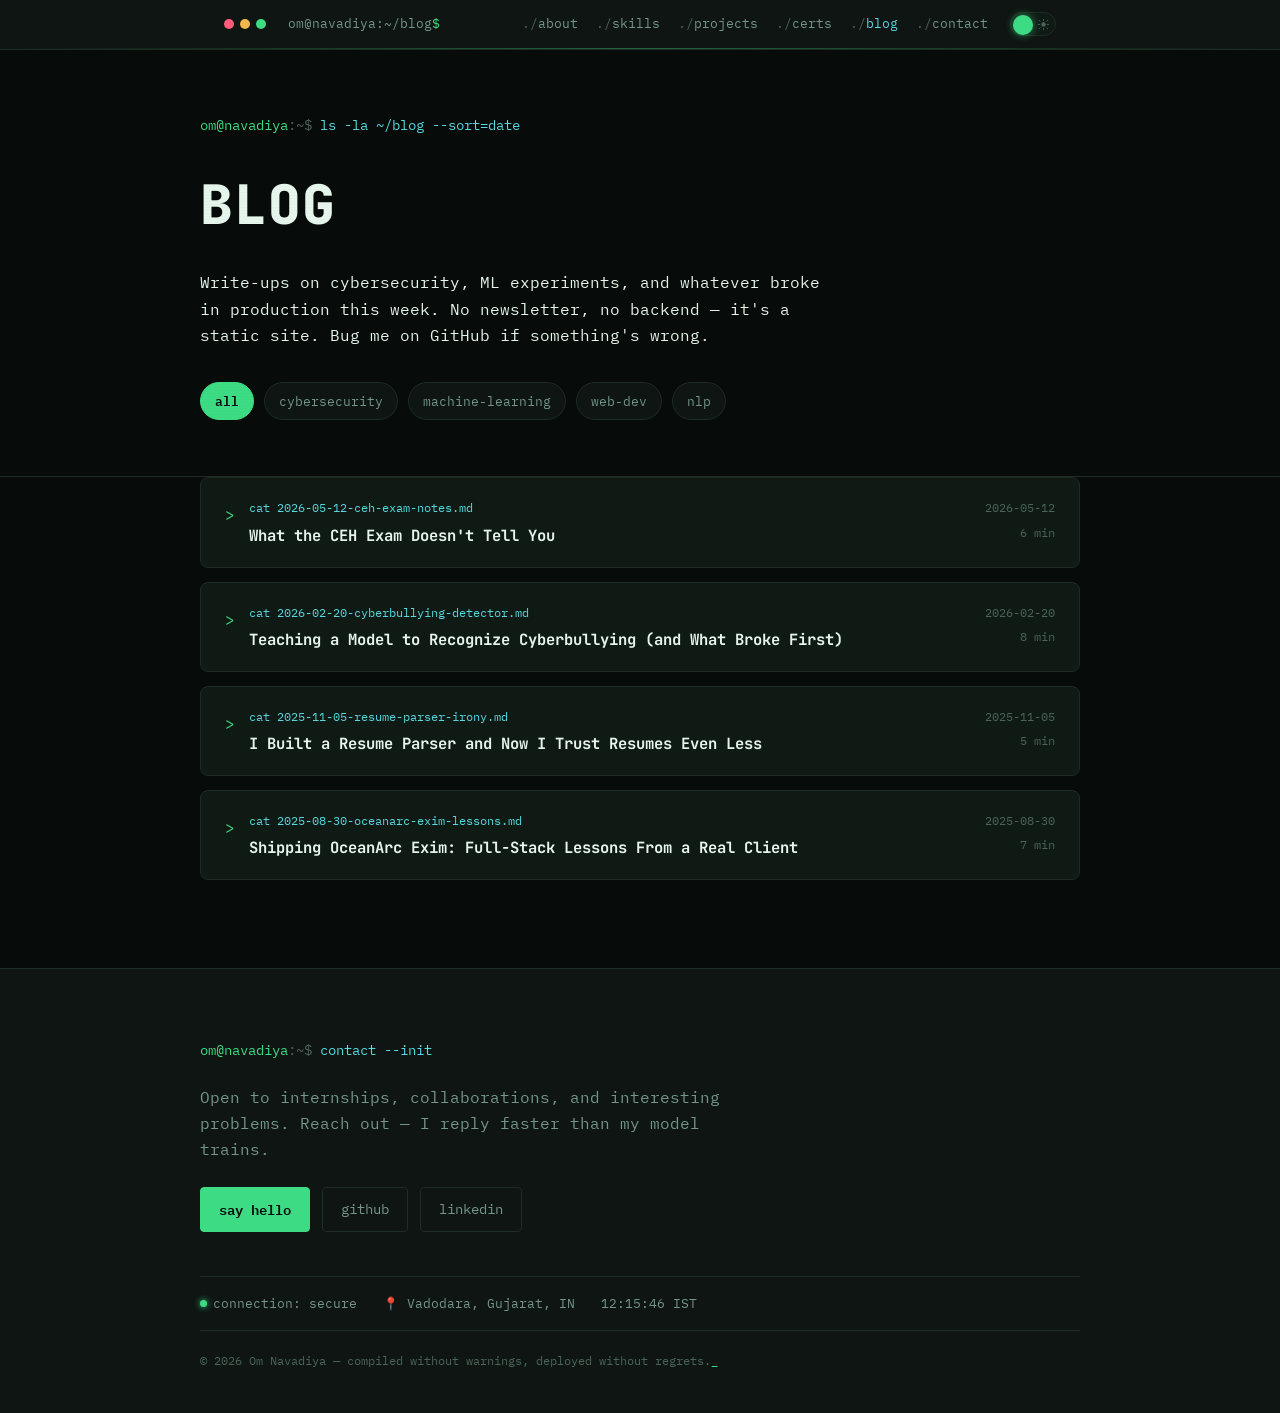
==== blog.html @ 26f46177 "Add files via upload" ====
<!DOCTYPE html>
<html lang="en" data-theme="dark">
<head>
<meta charset="UTF-8">
<meta name="viewport" content="width=device-width, initial-scale=1.0">
<title>blog - Om Navadiya</title>
<meta name="description" content="Notes on cybersecurity, machine learning, and full-stack builds — Om Navadiya.">
<meta name="author" content="Om Navadiya">

<meta property="og:title" content="blog - Om Navadiya">
<meta property="og:description" content="Notes on cybersecurity, machine learning, and full-stack builds.">
<meta property="og:type" content="website">
<meta property="og:url" content="https://omnavadiya.me/blog.html">

<link rel="icon" type="image/svg+xml" href="favicon.svg">
<link rel="preconnect" href="https://fonts.googleapis.com">
<link rel="preconnect" href="https://fonts.gstatic.com" crossorigin>
<link href="https://fonts.googleapis.com/css2?family=JetBrains+Mono:wght@400;500;700;800&family=IBM+Plex+Mono:wght@400;500;600&display=swap" rel="stylesheet">

<link rel="stylesheet" href="style.css">
</head>
<body>

<!--
  Starter content notice (not shown to visitors):
  The four posts below are placeholders so the page isn't empty on day one.
  Replace the title/date/tags/body of each <details class="post"> with your
  own writing, or duplicate the block to add a new post. Newest should stay
  on top. See README.md for more on adding posts.
-->

<div id="theme-veil" aria-hidden="true"></div>
<div id="theme-toast" class="theme-toast" aria-live="polite"></div>

<!-- ============ TERMINAL TITLEBAR ============ -->
<header class="titlebar">
  <div class="titlebar-inner">
    <div class="tl-dots" aria-hidden="true">
      <span class="dot dot-a"></span>
      <span class="dot dot-b"></span>
      <span class="dot dot-c"></span>
    </div>
    <a class="tl-path" href="index.html">om@navadiya<span class="tl-colon">:</span><span class="tl-tilde">~/blog</span><span class="tl-dollar">$</span></a>

    <nav class="tl-nav" aria-label="Section navigation">
      <a href="index.html#about">about</a>
      <a href="index.html#skills">skills</a>
      <a href="index.html#projects">projects</a>
      <a href="index.html#certs">certs</a>
      <a href="blog.html" aria-current="page" class="tl-active">blog</a>
      <a href="index.html#contact">contact</a>
    </nav>

    <button id="theme-toggle" class="theme-toggle" type="button" role="switch" aria-checked="true" aria-label="Toggle light and dark mode">
      <span class="toggle-track">
        <span class="toggle-icon toggle-icon-moon">
          <svg viewBox="0 0 24 24" width="13" height="13"><path fill="currentColor" d="M20.5 14.5A8.5 8.5 0 0 1 9.5 3.5 9 9 0 1 0 20.5 14.5Z"/></svg>
        </span>
        <span class="toggle-icon toggle-icon-sun">
          <svg viewBox="0 0 24 24" width="13" height="13"><circle cx="12" cy="12" r="4.2" fill="currentColor"/><g stroke="currentColor" stroke-width="1.6" stroke-linecap="round"><path d="M12 2.5v2.4M12 19.1v2.4M4.2 4.2l1.7 1.7M18.1 18.1l1.7 1.7M2.5 12h2.4M19.1 12h2.4M4.2 19.8l1.7-1.7M18.1 5.9l1.7-1.7"/></g></svg>
        </span>
        <span class="toggle-knob"></span>
      </span>
    </button>
  </div>
  <div class="titlebar-scanline" aria-hidden="true"></div>
</header>

<main>

  <!-- ============ BLOG HERO ============ -->
  <section class="section blog-hero">
    <div class="section-inner">
      <p class="prompt-line reveal">
        <span class="prompt-user">om@navadiya</span><span class="prompt-sep">:~$</span>
        <span class="prompt-cmd">ls -la ~/blog --sort=date</span>
      </p>
      <h1 class="blog-title reveal">BLOG</h1>
      <p class="hero-blurb reveal">
        Write-ups on cybersecurity, ML experiments, and whatever broke in production this week.
        No newsletter, no backend — it's a static site. Bug me on GitHub if something's wrong.
      </p>

      <div class="tag-filter reveal" id="tag-filter" role="group" aria-label="Filter posts by topic">
        <button class="filter-btn is-active" data-filter="all" type="button">all</button>
        <button class="filter-btn" data-filter="cybersecurity" type="button">cybersecurity</button>
        <button class="filter-btn" data-filter="machine-learning" type="button">machine-learning</button>
        <button class="filter-btn" data-filter="web-dev" type="button">web-dev</button>
        <button class="filter-btn" data-filter="nlp" type="button">nlp</button>
      </div>
    </div>
  </section>

  <!-- ============ POST LIST ============ -->
  <section class="section posts-section" id="posts">
    <div class="section-inner">

      <div class="post-list" id="post-list">

        <details class="post" data-tags="cybersecurity certifications">
          <summary class="post-summary">
            <span class="post-chevron" aria-hidden="true">&gt;</span>
            <span class="post-summary-main">
              <span class="post-cmd">cat 2026-05-12-ceh-exam-notes.md</span>
              <span class="post-title">What the CEH Exam Doesn't Tell You</span>
            </span>
            <span class="post-meta">
              <span class="post-date">2026-05-12</span>
              <span class="post-read">6 min</span>
            </span>
          </summary>
          <div class="post-body">
            <p>
              I walked into the Certified Ethical Hacker exam expecting something close to a live
              CTF — ports to scan, shells to pop. It's closer to a very long, very dry vocabulary
              test with occasional scenario questions. That mismatch cost me more prep time than
              any actual topic did.
            </p>
            <p>
              What actually mattered: knowing the exact phase names (reconnaissance, scanning,
              gaining access, maintaining access, covering tracks) cold, being able to match tools
              to phases without hesitating, and treating the practice exams as the real syllabus —
              the official courseware wanders, the question bank doesn't.
            </p>
            <p>
              The certificate itself doesn't make you dangerous. It makes you legible to people who
              hire for security roles, which turns out to matter more than I expected going in.
            </p>
            <div class="post-tags">
              <span class="tag">cybersecurity</span><span class="tag">certifications</span><span class="tag">cisco</span>
            </div>
          </div>
        </details>

        <details class="post" data-tags="machine-learning nlp">
          <summary class="post-summary">
            <span class="post-chevron" aria-hidden="true">&gt;</span>
            <span class="post-summary-main">
              <span class="post-cmd">cat 2026-02-20-cyberbullying-detector.md</span>
              <span class="post-title">Teaching a Model to Recognize Cyberbullying (and What Broke First)</span>
            </span>
            <span class="post-meta">
              <span class="post-date">2026-02-20</span>
              <span class="post-read">8 min</span>
            </span>
          </summary>
          <div class="post-body">
            <p>
              The pitch for this project was simple: flag abusive content before a human has to see
              it. The preprocessing was where all the actual difficulty lived. Hashtags and mentions
              carry meaning that naive tokenization destroys — strip them wrong and the model loses
              the exact signal you wanted it to learn from.
            </p>
            <p>
              Sarcasm and reclaimed slurs broke the first version badly. A sentiment layer helped
              more than I expected, not because sentiment alone predicts abuse, but because it gave
              the classifier a second, differently-biased signal to reconcile against the raw text
              features.
            </p>
            <p>
              The uncomfortable lesson: precision and recall pull against each other in exactly the
              cases that matter most — a model that's too aggressive silences real conversation, one
              that's too lenient defeats the point of building it at all.
            </p>
            <div class="post-tags">
              <span class="tag">machine-learning</span><span class="tag">nlp</span><span class="tag">tensorflow</span>
            </div>
          </div>
        </details>

        <details class="post" data-tags="nlp web-dev">
          <summary class="post-summary">
            <span class="post-chevron" aria-hidden="true">&gt;</span>
            <span class="post-summary-main">
              <span class="post-cmd">cat 2025-11-05-resume-parser-irony.md</span>
              <span class="post-title">I Built a Resume Parser and Now I Trust Resumes Even Less</span>
            </span>
            <span class="post-meta">
              <span class="post-date">2025-11-05</span>
              <span class="post-read">5 min</span>
            </span>
          </summary>
          <div class="post-body">
            <p>
              Building an entity extractor for resumes means staring at hundreds of them in a row,
              and after enough repetitions the formatting patterns start to feel less like
              self-presentation and more like a genre with its own tropes — "spearheaded," "synergy,"
              a skills section that's really a keyword-stuffing exercise for whatever ATS is reading it.
            </p>
            <p>
              The technical side was its own puzzle: PDFs don't preserve document structure the way
              you'd hope, so "which line is the job title vs. the company name" ends up depending on
              layout heuristics almost as much as the actual NLP model.
            </p>
            <p>
              Somewhere in that pile of PDFs I made peace with my own resume being a rough draft of
              who I'm becoming, not a deposition. The parser doesn't judge. Mostly.
            </p>
            <div class="post-tags">
              <span class="tag">nlp</span><span class="tag">python</span><span class="tag">spacy</span>
            </div>
          </div>
        </details>

        <details class="post" data-tags="web-dev">
          <summary class="post-summary">
            <span class="post-chevron" aria-hidden="true">&gt;</span>
            <span class="post-summary-main">
              <span class="post-cmd">cat 2025-08-30-oceanarc-exim-lessons.md</span>
              <span class="post-title">Shipping OceanArc Exim: Full-Stack Lessons From a Real Client</span>
            </span>
            <span class="post-meta">
              <span class="post-date">2025-08-30</span>
              <span class="post-read">7 min</span>
            </span>
          </summary>
          <div class="post-body">
            <p>
              Every side project I'd shipped before this had exactly one stakeholder: me. OceanArc
              Exim had a client who needed the inquiries form to actually reach their inbox reliably,
              which reframed half my "nice to have" backlog into "actually load-bearing."
            </p>
            <p>
              The REST API design ended up simpler than my first draft — fewer, chunkier endpoints
              that matched how the frontend actually consumed data, instead of a purist one-resource-
              per-endpoint layout that looked better in a diagram than it worked in practice.
            </p>
            <p>
              MongoDB's schema flexibility was a genuine advantage here: the content the client
              wanted to manage kept shifting shape in the first two weeks, and a rigid relational
              schema would have meant a migration every time they changed their mind.
            </p>
            <div class="post-tags">
              <span class="tag">web-dev</span><span class="tag">react</span><span class="tag">mongodb</span>
            </div>
          </div>
        </details>

      </div>

      <p class="post-empty" id="post-empty" hidden>No posts tagged with that yet — check back later, or pick another filter.</p>

    </div>
  </section>

</main>

<!-- ============ FOOTER :: status bar ============ -->
<footer class="footer" id="contact">
  <div class="footer-inner">
    <div class="footer-top">
      <p class="prompt-line"><span class="prompt-user">om@navadiya</span><span class="prompt-sep">:~$</span> <span class="prompt-cmd">contact --init</span></p>
      <p class="footer-blurb">
        Open to internships, collaborations, and interesting problems.
        Reach out — I reply faster than my model trains.
      </p>
      <div class="hero-cta">
        <a class="btn btn-primary" href="mailto:hello@omnavadiya.me">say hello</a>
        <a class="btn btn-ghost" href="https://github.com/omnavadiya" target="_blank" rel="noopener">github</a>
        <a class="btn btn-ghost" href="https://linkedin.com/in/omnavadiya" target="_blank" rel="noopener">linkedin</a>
      </div>
    </div>

    <div class="status-bar">
      <span class="status-item"><span class="status-dot"></span> connection: secure</span>
      <span class="status-item">📍 Vadodara, Gujarat, IN</span>
      <span class="status-item" id="ist-clock">--:--:-- IST</span>
    </div>

    <p class="footer-copy">© <span id="year"></span> Om Navadiya — compiled without warnings, deployed without regrets.<span class="cursor-blink">_</span></p>
  </div>
</footer>

<script src="script.js"></script>
</body>
</html>
---- style.css ----
/* =========================================================
   OM NAVADIYA — onlyme
   Cyber / terminal themed personal site
   ========================================================= */

:root{
  --font-display: 'JetBrains Mono', 'Courier New', monospace;
  --font-body: 'IBM Plex Mono', 'Courier New', monospace;

  --radius-sm: 4px;
  --radius-md: 8px;
  --maxw: 880px;

  --dur-fast: 150ms;
  --dur-med: 400ms;
  --dur-wipe: 700ms;
}

/* ---------- THEME: dark (default, "night_shift") ---------- */
:root,
[data-theme="dark"]{
  --bg: #070b09;
  --bg-elevated: #0e1512;
  --bg-panel: #101a15;
  --border: #1d2c24;
  --text: #e7f6ec;
  --text-dim: #74968a;
  --text-faint: #4b6459;

  --accent-green: #3ddc84;
  --accent-cyan: #57d9e0;
  --accent-amber: #f2b84b;
  --accent-red: #ff5c7a;

  --shadow-glow: 0 0 0 1px rgba(61,220,132,0.08), 0 8px 30px rgba(0,0,0,0.45);
}

/* ---------- THEME: light ("day_shift") ---------- */
[data-theme="light"]{
  --bg: #f3f7f2;
  --bg-elevated: #ffffff;
  --bg-panel: #ffffff;
  --border: #d7e2d9;
  --text: #0f1a14;
  --text-dim: #52685c;
  --text-faint: #85978b;

  --accent-green: #0c8a4b;
  --accent-cyan: #027a86;
  --accent-amber: #a56d09;
  --accent-red: #c23653;

  --shadow-glow: 0 0 0 1px rgba(12,138,75,0.08), 0 8px 24px rgba(20,40,30,0.08);
}

*, *::before, *::after{ box-sizing: border-box; }

html{ scroll-behavior: smooth; }

@media (prefers-reduced-motion: reduce){
  html{ scroll-behavior: auto; }
  *, *::before, *::after{
    animation-duration: 0.001ms !important;
    animation-iteration-count: 1 !important;
    transition-duration: 0.001ms !important;
    scroll-behavior: auto !important;
  }
}

body{
  margin: 0;
  background: var(--bg);
  color: var(--text);
  font-family: var(--font-body);
  font-size: 15.5px;
  line-height: 1.7;
  -webkit-font-smoothing: antialiased;
  transition: background var(--dur-med) ease, color var(--dur-med) ease;
  overflow-x: hidden;
}

a{ color: inherit; text-decoration: none; }

::selection{ background: var(--accent-green); color: var(--bg); }

/* subtle scanline texture over everything */
body::before{
  content: "";
  position: fixed;
  inset: 0;
  pointer-events: none;
  z-index: 5;
  background: repeating-linear-gradient(
    to bottom,
    rgba(0,0,0,0.035) 0px,
    rgba(0,0,0,0.035) 1px,
    transparent 1px,
    transparent 3px
  );
  opacity: 0.35;
  mix-blend-mode: multiply;
}
[data-theme="light"] body::before{ opacity: 0.12; }

/* ---------- focus ---------- */
a:focus-visible, button:focus-visible, input:focus-visible{
  outline: 2px solid var(--accent-cyan);
  outline-offset: 2px;
  border-radius: var(--radius-sm);
}

/* ============ THEME VEIL (signature transition) ============ */
#theme-veil{
  position: fixed;
  inset: 0;
  z-index: 9999;
  pointer-events: none;
  clip-path: circle(0% at var(--x, 90%) var(--y, 5%));
  background: var(--veil-bg, #000);
}
#theme-veil.animate{
  transition: clip-path var(--dur-wipe) cubic-bezier(.61,.06,.13,.94);
}
#theme-veil.expand{
  clip-path: circle(150% at var(--x, 90%) var(--y, 5%));
}

body.flicker{ animation: crtFlicker 700ms steps(12); }
@keyframes crtFlicker{
  0%{ filter: brightness(1); }
  8%{ filter: brightness(1.6) contrast(1.2); }
  16%{ filter: brightness(0.85); }
  24%{ filter: brightness(1.3); }
  40%{ filter: brightness(0.95); }
  100%{ filter: brightness(1); }
}

.theme-toast{
  position: fixed;
  top: 62px;
  right: 18px;
  z-index: 10000;
  font-family: var(--font-body);
  font-size: 12px;
  color: var(--accent-green);
  background: var(--bg-elevated);
  border: 1px solid var(--border);
  padding: 8px 12px;
  border-radius: var(--radius-sm);
  opacity: 0;
  transform: translateY(-6px);
  pointer-events: none;
  box-shadow: var(--shadow-glow);
}
.theme-toast.show{
  animation: toastPop 1600ms ease forwards;
}
@keyframes toastPop{
  0%{ opacity: 0; transform: translateY(-6px); }
  12%{ opacity: 1; transform: translateY(0); }
  80%{ opacity: 1; transform: translateY(0); }
  100%{ opacity: 0; transform: translateY(-6px); }
}

/* ============ TITLEBAR ============ */
.titlebar{
  position: sticky;
  top: 0;
  z-index: 100;
  background: var(--bg-elevated);
  border-bottom: 1px solid var(--border);
  backdrop-filter: blur(6px);
}
.titlebar-inner{
  max-width: var(--maxw);
  margin: 0 auto;
  padding: 12px 24px;
  display: flex;
  align-items: center;
  gap: 22px;
}
.tl-dots{ display:flex; gap:6px; flex-shrink:0; }
.dot{ width:10px; height:10px; border-radius:50%; display:inline-block; }
.dot-a{ background: var(--accent-red); }
.dot-b{ background: var(--accent-amber); }
.dot-c{ background: var(--accent-green); }

.tl-path{
  font-size: 13px;
  color: var(--text-dim);
  white-space: nowrap;
  transition: color var(--dur-fast) ease;
}
.tl-path:hover{ color: var(--accent-cyan); }
.tl-dollar{ color: var(--accent-green); }

.tl-nav{
  display: flex;
  gap: 18px;
  margin-left: auto;
  font-size: 13px;
}
.tl-nav a{
  color: var(--text-dim);
  position: relative;
  transition: color var(--dur-fast) ease;
}
.tl-nav a:hover{ color: var(--accent-cyan); }
.tl-nav a::before{ content: "./"; color: var(--text-faint); }

@media (max-width: 700px){
  .tl-nav{ display: none; }
  .tl-path{ font-size: 11.5px; }
}

/* ---------- theme toggle switch ---------- */
.theme-toggle{
  background: none;
  border: none;
  padding: 0;
  cursor: pointer;
  flex-shrink: 0;
}
.toggle-track{
  position: relative;
  display: inline-flex;
  align-items: center;
  width: 46px;
  height: 24px;
  border-radius: 999px;
  border: 1px solid var(--border);
  background: var(--bg-panel);
  padding: 2px;
}
.toggle-icon{
  position: relative;
  z-index: 1;
  width: 20px;
  height: 20px;
  display: flex;
  align-items: center;
  justify-content: center;
  color: var(--text-faint);
}
.toggle-icon-moon{ color: var(--accent-green); }
.toggle-knob{
  position: absolute;
  top: 2px;
  left: 2px;
  width: 20px;
  height: 20px;
  border-radius: 50%;
  background: var(--accent-green);
  box-shadow: 0 0 8px rgba(61,220,132,0.6);
  transition: transform var(--dur-med) cubic-bezier(.61,.06,.13,.94), background var(--dur-med) ease;
}
[data-theme="light"] .toggle-knob{
  transform: translateX(22px);
  background: var(--accent-amber);
  box-shadow: 0 0 8px rgba(165,109,9,0.4);
}

.titlebar-scanline{ height: 1px; background: linear-gradient(to right, transparent, var(--accent-green), transparent); opacity: 0.4; }

/* ============ LAYOUT ============ */
.section{
  position: relative;
  padding: 88px 24px;
  border-bottom: 1px solid var(--border);
}
.section-inner{
  max-width: var(--maxw);
  margin: 0 auto;
}

/* reveal-on-scroll */
.reveal{
  opacity: 0;
  transform: translateY(16px);
  transition: opacity 650ms ease, transform 650ms ease;
}
.reveal.in-view{ opacity: 1; transform: translateY(0); }

.prompt-line{
  font-family: var(--font-body);
  font-size: 13.5px;
  color: var(--text-dim);
  margin: 0 0 22px;
}
.prompt-user{ color: var(--accent-green); }
.prompt-sep{ color: var(--text-faint); }
.prompt-cmd{ color: var(--accent-cyan); }

.mt-dim{ color: var(--text-dim); }
.mt-accent{ color: var(--accent-cyan); }
.tag-accent{ color: var(--accent-amber); }

.cursor-blink{
  display: inline-block;
  color: var(--accent-green);
  animation: blink 1.1s steps(1) infinite;
}
@keyframes blink{ 50%{ opacity: 0; } }

/* ============ HERO ============ */
.hero{
  padding-top: 64px;
  min-height: 88vh;
  display: flex;
  align-items: center;
  overflow: hidden;
}
#matrix-rain{
  position: absolute;
  inset: 0;
  width: 100%;
  height: 100%;
  opacity: 0.14;
  pointer-events: none;
}
[data-theme="light"] #matrix-rain{ opacity: 0.08; }

.hero .section-inner{ position: relative; z-index: 1; }

.hero-name{
  font-family: var(--font-display);
  font-weight: 800;
  font-size: clamp(2.6rem, 8vw, 5rem);
  letter-spacing: -0.02em;
  line-height: 1;
  margin: 0 0 18px;
  color: var(--text);
  position: relative;
}
.hero-name::after{
  content: attr(data-text);
  position: absolute;
  left: 2px;
  top: 0;
  color: var(--accent-cyan);
  opacity: 0.35;
  z-index: -1;
  clip-path: inset(0 0 55% 0);
}

.hero-tagline{
  font-size: clamp(0.95rem, 2.2vw, 1.15rem);
  color: var(--text-dim);
  margin: 0 0 28px;
  display: flex;
  flex-wrap: wrap;
  gap: 8px 10px;
  align-items: center;
}
.tag-seg{ color: var(--accent-green); }
.tag-slash{ color: var(--text-faint); }

.hero-blurb{
  max-width: 620px;
  color: var(--text);
  margin: 0 0 34px;
}
.hero-blurb em{ color: var(--accent-amber); font-style: normal; }

.hero-cta{
  display: flex;
  flex-wrap: wrap;
  gap: 12px;
  margin-bottom: 40px;
}
.btn{
  display: inline-flex;
  align-items: center;
  gap: 8px;
  font-family: var(--font-body);
  font-size: 13.5px;
  padding: 10px 18px;
  border-radius: var(--radius-sm);
  border: 1px solid var(--border);
  transition: border-color var(--dur-fast) ease, transform var(--dur-fast) ease, color var(--dur-fast) ease;
}
.btn:hover{ transform: translateY(-2px); }
.btn-primary{
  background: var(--accent-green);
  color: var(--bg);
  border-color: var(--accent-green);
  font-weight: 600;
}
.btn-primary:hover{ box-shadow: 0 0 16px rgba(61,220,132,0.45); }
[data-theme="light"] .btn-primary:hover{ box-shadow: 0 0 16px rgba(12,138,75,0.25); }
.btn-ghost{ color: var(--text-dim); background: transparent; }
.btn-ghost:hover{ color: var(--accent-cyan); border-color: var(--accent-cyan); }

/* ---------- mini interactive terminal ---------- */
.mini-term{
  max-width: 560px;
  border: 1px solid var(--border);
  border-radius: var(--radius-md);
  background: var(--bg-panel);
  box-shadow: var(--shadow-glow);
  overflow: hidden;
}
.mini-term-output{
  max-height: 130px;
  overflow-y: auto;
  padding: 12px 14px 4px;
  font-size: 12.5px;
}
.mt-line{ margin: 0 0 8px; }
.mini-term-input-row{
  display: flex;
  align-items: center;
  gap: 8px;
  padding: 8px 14px;
  border-top: 1px solid var(--border);
}
.mt-prompt{ color: var(--accent-green); font-size: 12.5px; white-space: nowrap; }
.mini-term-input{
  flex: 1;
  background: none;
  border: none;
  color: var(--text);
  font-family: var(--font-body);
  font-size: 12.5px;
  min-width: 0;
}
.mini-term-input:focus{ outline: none; }

.scroll-cue{ margin-top: 46px; height: 30px; }
.scroll-cue span{
  display: block;
  width: 1px;
  height: 26px;
  background: var(--text-faint);
  margin: 0 auto;
  animation: scrollCue 1.8s ease-in-out infinite;
}
@keyframes scrollCue{ 0%,100%{ transform: scaleY(0.3); opacity:.3; } 50%{ transform: scaleY(1); opacity:1; } }

/* ============ PANEL / ABOUT ============ */
.panel{
  background: var(--bg-panel);
  border: 1px solid var(--border);
  border-radius: var(--radius-md);
  padding: 32px;
  box-shadow: var(--shadow-glow);
}
.panel p{ margin: 0 0 18px; }
.panel p:last-of-type{ margin-bottom: 0; }

.philosophy{
  margin-top: 24px;
  padding-top: 20px;
  border-top: 1px dashed var(--border);
  font-size: 13.5px;
}
.philosophy p{ margin: 0 0 8px; }

/* ============ SKILLS ============ */
.skills-grid{
  display: grid;
  grid-template-columns: 1fr 1fr;
  gap: 28px 40px;
}
@media (max-width: 700px){ .skills-grid{ grid-template-columns: 1fr; } }

.skill-path{
  font-size: 12.5px;
  margin: 0 0 10px;
  color: var(--accent-cyan);
}
.tags{ display: flex; flex-wrap: wrap; gap: 8px; }
.tag{
  font-size: 12px;
  padding: 5px 10px;
  border: 1px solid var(--border);
  border-radius: 999px;
  color: var(--text-dim);
  background: var(--bg-elevated);
}
.tag-highlight{ color: var(--accent-green); border-color: var(--accent-green); }

/* ============ PROJECTS ============ */
.projects-grid{
  display: grid;
  grid-template-columns: repeat(3, 1fr);
  gap: 20px;
}
@media (max-width: 900px){ .projects-grid{ grid-template-columns: 1fr; } }

.project-card{
  background: var(--bg-panel);
  border: 1px solid var(--border);
  border-radius: var(--radius-md);
  padding: 22px;
  display: flex;
  flex-direction: column;
  gap: 14px;
  transition: border-color var(--dur-fast) ease, transform var(--dur-fast) ease;
}
.project-card:hover{
  border-color: var(--accent-cyan);
  transform: translateY(-3px);
}
.project-head h3{
  font-family: var(--font-display);
  font-size: 15px;
  margin: 0 0 10px;
  line-height: 1.35;
}
.status{
  display: inline-block;
  font-size: 10.5px;
  letter-spacing: 0.06em;
  padding: 3px 8px;
  border-radius: 999px;
  font-weight: 600;
}
.status-live{ color: #0b3d21; background: var(--accent-green); }
[data-theme="light"] .status-live{ color: #fff; }
.status-running{ color: var(--bg); background: var(--accent-cyan); }
.status-research{ color: var(--bg); background: var(--accent-amber); }

.project-desc{ font-size: 13px; color: var(--text-dim); margin: 0; flex-grow: 1; }

/* ============ CERTS / EDU ============ */
.cert-list{ list-style: none; margin: 0; padding: 0; }
.cert-list li{
  display: flex;
  flex-wrap: wrap;
  gap: 4px 14px;
  padding: 12px 0;
  border-bottom: 1px solid var(--border);
  font-size: 13.5px;
  align-items: baseline;
}
.cert-list li:last-child{ border-bottom: none; }
.cert-check{ color: var(--accent-green); }
.cert-name{ flex: 1 1 auto; min-width: 220px; }
.cert-org{ color: var(--accent-cyan); font-size: 12.5px; }
.cert-date{ color: var(--text-faint); font-size: 12.5px; margin-left: auto; }

.edu-list{ margin-top: 24px; }
.edu-item{ display: flex; gap: 18px; padding-bottom: 22px; }
.edu-line{
  width: 8px; height: 8px; border-radius: 50%;
  background: var(--accent-green);
  margin-top: 7px; flex-shrink: 0;
  box-shadow: 0 0 0 3px rgba(61,220,132,0.18);
}
.edu-content h4{ margin: 0 0 4px; font-family: var(--font-display); font-size: 14.5px; }
.edu-content p{ margin: 0 0 2px; font-size: 13px; }
.edu-date{ color: var(--text-faint) !important; font-size: 12px !important; }

/* ============ FOOTER ============ */
.footer{ background: var(--bg-elevated); padding: 70px 24px 30px; }
.footer-inner{ max-width: var(--maxw); margin: 0 auto; }
.footer-blurb{ color: var(--text-dim); max-width: 520px; margin: 0 0 24px; }
.footer-top{ margin-bottom: 44px; }

.status-bar{
  display: flex;
  flex-wrap: wrap;
  gap: 10px 26px;
  padding: 16px 0;
  border-top: 1px solid var(--border);
  border-bottom: 1px solid var(--border);
  font-size: 12.5px;
  color: var(--text-dim);
}
.status-item{ display: flex; align-items: center; gap: 6px; }
.status-dot{
  width: 7px; height: 7px; border-radius: 50%;
  background: var(--accent-green);
  box-shadow: 0 0 6px var(--accent-green);
  animation: pulse 2s ease-in-out infinite;
}
@keyframes pulse{ 0%,100%{ opacity: 1; } 50%{ opacity: 0.4; } }
#ist-clock{ font-variant-numeric: tabular-nums; }

.footer-copy{
  margin-top: 20px;
  font-size: 12px;
  color: var(--text-faint);
}

@media (max-width: 600px){
  .section{ padding: 64px 20px; }
  .panel{ padding: 22px; }
}

/* ============ BLOG ============ */
.tl-active{ color: var(--accent-cyan) !important; }
.tl-active::before{ color: var(--accent-cyan); }

.blog-hero{ padding-top: 64px; padding-bottom: 56px; }

.blog-title{
  font-family: var(--font-display);
  font-weight: 800;
  font-size: clamp(2.2rem, 6vw, 3.4rem);
  letter-spacing: 0.02em;
  margin: 0 0 18px;
  color: var(--text);
}

.tag-filter{
  display: flex;
  flex-wrap: wrap;
  gap: 10px;
  margin-top: 28px;
}
.filter-btn{
  font-family: var(--font-body);
  font-size: 12.5px;
  padding: 7px 14px;
  border-radius: 999px;
  border: 1px solid var(--border);
  background: var(--bg-elevated);
  color: var(--text-dim);
  cursor: pointer;
  transition: border-color var(--dur-fast) ease, color var(--dur-fast) ease, background var(--dur-fast) ease;
}
.filter-btn:hover{ color: var(--accent-cyan); border-color: var(--accent-cyan); }
.filter-btn.is-active{
  background: var(--accent-green);
  border-color: var(--accent-green);
  color: var(--bg);
  font-weight: 600;
}

.posts-section{ padding-top: 0; }

.post-list{
  display: flex;
  flex-direction: column;
  gap: 14px;
}

.post{
  border: 1px solid var(--border);
  border-radius: var(--radius-md);
  background: var(--bg-panel);
  transition: border-color var(--dur-fast) ease;
  overflow: hidden;
}
.post[open]{ border-color: var(--accent-cyan); }
.post[hidden]{ display: none; }

.post-summary{
  list-style: none;
  cursor: pointer;
  display: flex;
  align-items: flex-start;
  gap: 14px;
  padding: 20px 24px;
  -webkit-tap-highlight-color: transparent;
}
.post-summary::-webkit-details-marker{ display: none; }
.post-summary::marker{ content: ""; }

.post-chevron{
  color: var(--accent-green);
  font-family: var(--font-body);
  flex-shrink: 0;
  margin-top: 3px;
  transition: transform var(--dur-fast) ease;
}
.post[open] .post-chevron{ transform: rotate(90deg); }

.post-summary-main{
  display: flex;
  flex-direction: column;
  gap: 6px;
  flex: 1 1 auto;
  min-width: 0;
}
.post-cmd{ font-size: 12px; color: var(--accent-cyan); }
.post-title{
  font-family: var(--font-display);
  font-weight: 700;
  font-size: 15.5px;
  color: var(--text);
  line-height: 1.4;
}

.post-meta{
  display: flex;
  flex-direction: column;
  align-items: flex-end;
  gap: 4px;
  flex-shrink: 0;
  font-size: 12px;
  color: var(--text-faint);
  white-space: nowrap;
}

.post-body{
  padding: 0 24px 24px 54px;
  font-size: 13.5px;
}
.post-body p{ margin: 0 0 16px; }
.post-body p:last-of-type{ margin-bottom: 16px; }
.post-tags{ display: flex; flex-wrap: wrap; gap: 8px; margin-top: 4px; }

.post-empty{
  text-align: center;
  color: var(--text-faint);
  padding: 40px 0;
  font-size: 13.5px;
}

@media (max-width: 600px){
  .post-summary{ padding: 16px 18px; gap: 10px; }
  .post-body{ padding: 0 18px 20px 42px; }
  .post-meta{ align-items: flex-start; flex-direction: row; gap: 10px; }
}
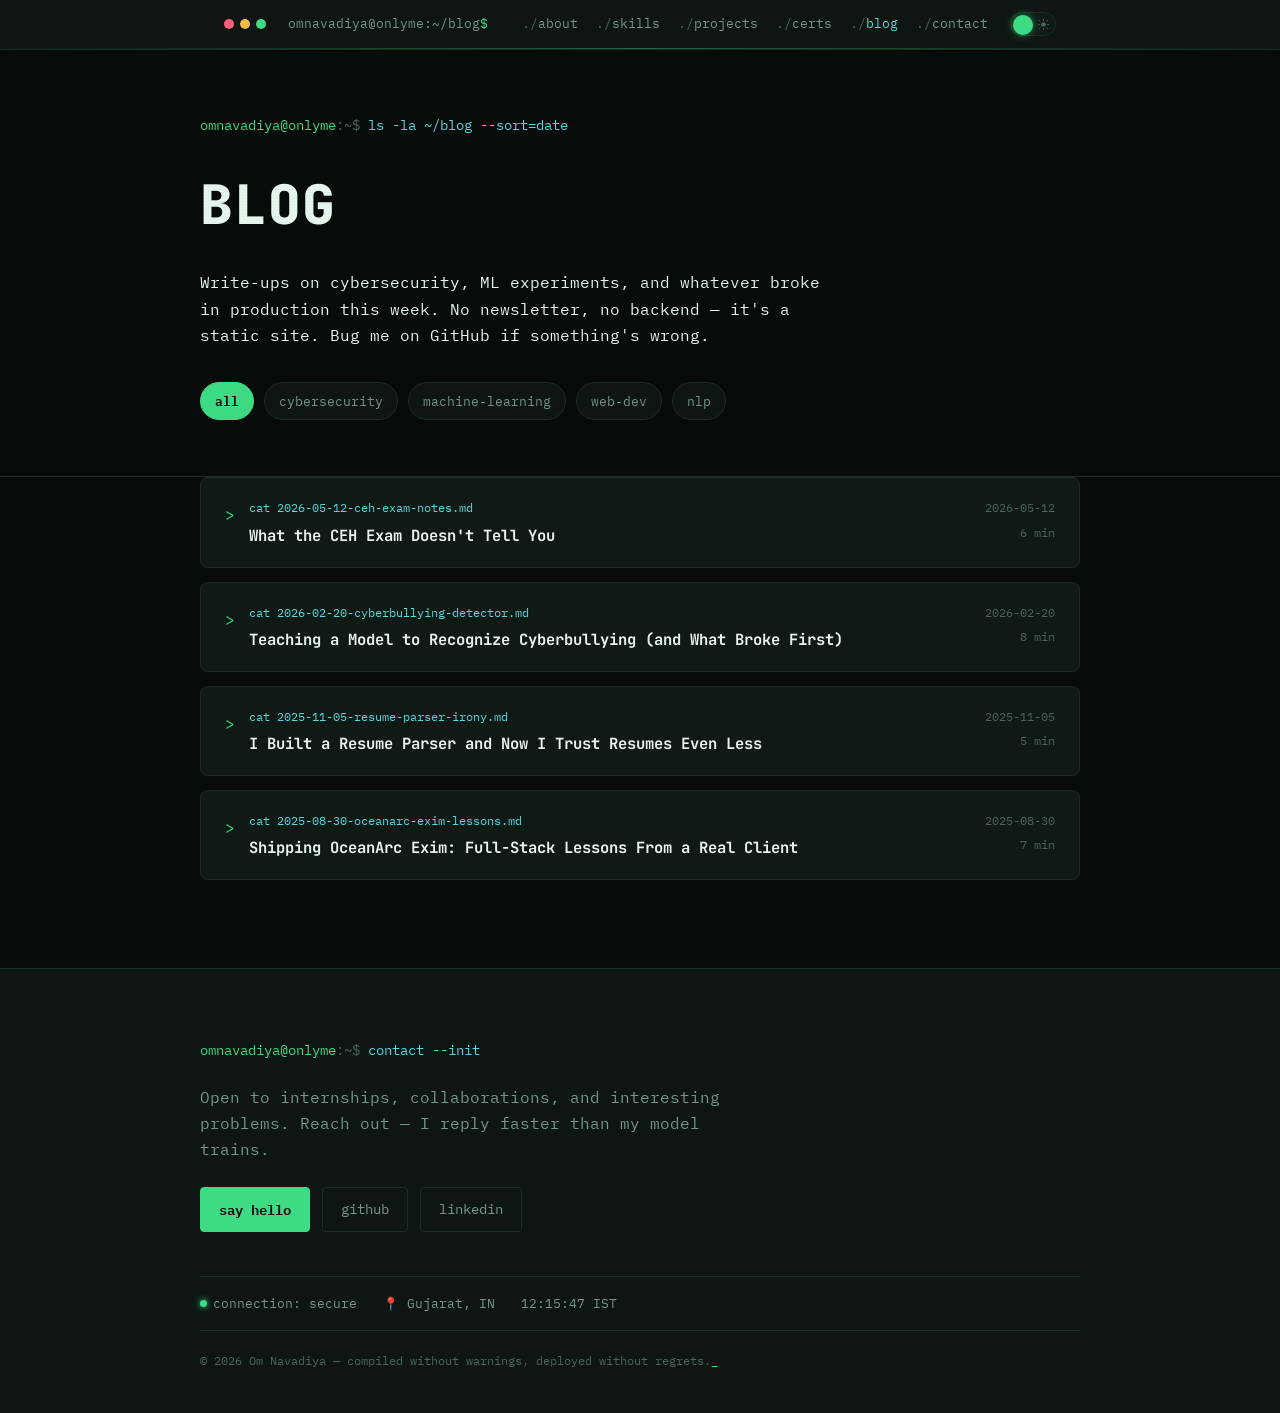
==== commit 605a2dda: "onlyme" ====
--- a/blog.html
+++ b/blog.html
@@ -40,7 +40,7 @@
       <span class="dot dot-b"></span>
       <span class="dot dot-c"></span>
     </div>
-    <a class="tl-path" href="index.html">om@navadiya<span class="tl-colon">:</span><span class="tl-tilde">~/blog</span><span class="tl-dollar">$</span></a>
+    <a class="tl-path" href="index.html">omnavadiya@onlyme<span class="tl-colon">:</span><span class="tl-tilde">~/blog</span><span class="tl-dollar">$</span></a>
 
     <nav class="tl-nav" aria-label="Section navigation">
       <a href="index.html#about">about</a>
@@ -72,7 +72,7 @@
   <section class="section blog-hero">
     <div class="section-inner">
       <p class="prompt-line reveal">
-        <span class="prompt-user">om@navadiya</span><span class="prompt-sep">:~$</span>
+        <span class="prompt-user">omnavadiya@onlyme</span><span class="prompt-sep">:~$</span>
         <span class="prompt-cmd">ls -la ~/blog --sort=date</span>
       </p>
       <h1 class="blog-title reveal">BLOG</h1>
@@ -249,21 +249,21 @@
 <footer class="footer" id="contact">
   <div class="footer-inner">
     <div class="footer-top">
-      <p class="prompt-line"><span class="prompt-user">om@navadiya</span><span class="prompt-sep">:~$</span> <span class="prompt-cmd">contact --init</span></p>
+      <p class="prompt-line"><span class="prompt-user">omnavadiya@onlyme</span><span class="prompt-sep">:~$</span> <span class="prompt-cmd">contact --init</span></p>
       <p class="footer-blurb">
         Open to internships, collaborations, and interesting problems.
         Reach out — I reply faster than my model trains.
       </p>
       <div class="hero-cta">
-        <a class="btn btn-primary" href="mailto:hello@omnavadiya.me">say hello</a>
-        <a class="btn btn-ghost" href="https://github.com/omnavadiya" target="_blank" rel="noopener">github</a>
-        <a class="btn btn-ghost" href="https://linkedin.com/in/omnavadiya" target="_blank" rel="noopener">linkedin</a>
+        <a class="btn btn-primary" href="mailto:omnavadiya1930@gmail.com">say hello</a>
+        <a class="btn btn-ghost" href="https://github.com/omonlyme" target="_blank" rel="noopener">github</a>
+        <a class="btn btn-ghost" href="https://www.linkedin.com/in/omnavdiya/" target="_blank" rel="noopener">linkedin</a>
       </div>
     </div>
 
     <div class="status-bar">
       <span class="status-item"><span class="status-dot"></span> connection: secure</span>
-      <span class="status-item">📍 Vadodara, Gujarat, IN</span>
+      <span class="status-item">📍 Gujarat, IN</span>
       <span class="status-item" id="ist-clock">--:--:-- IST</span>
     </div>
 
